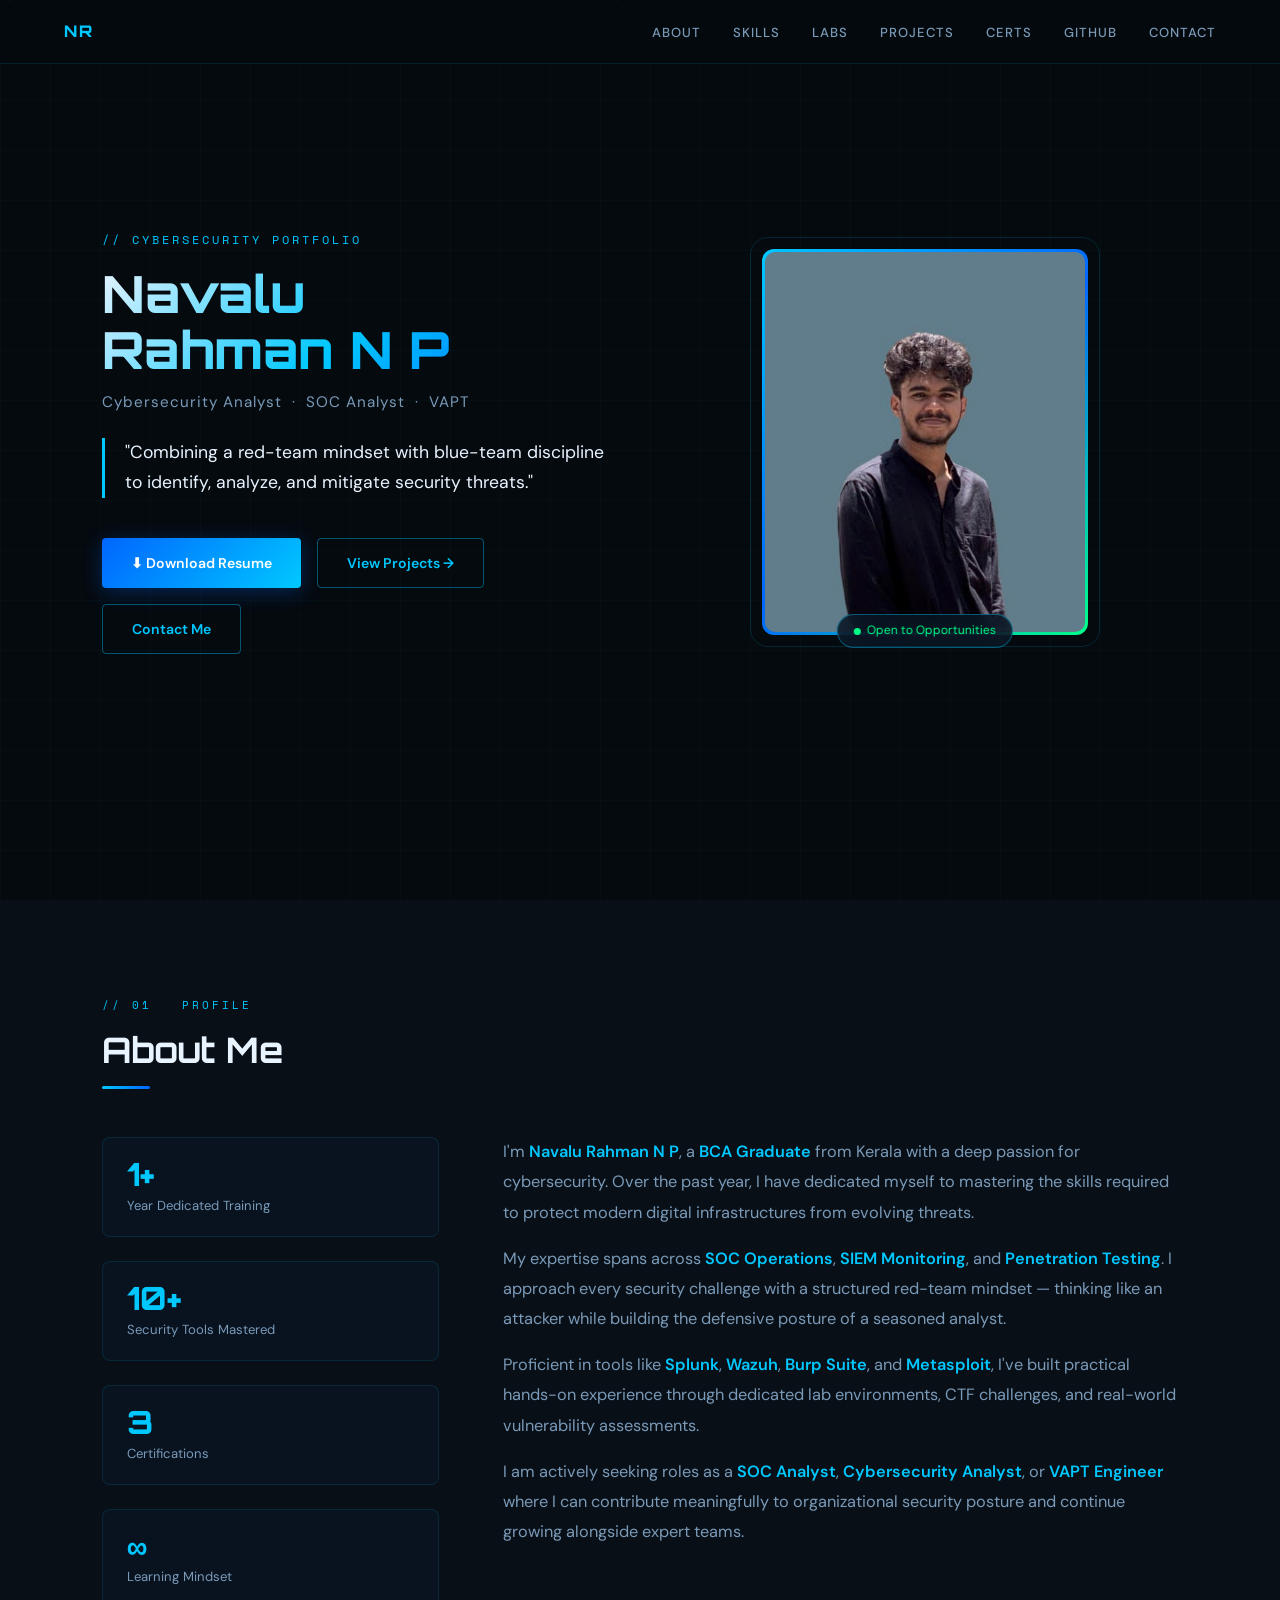
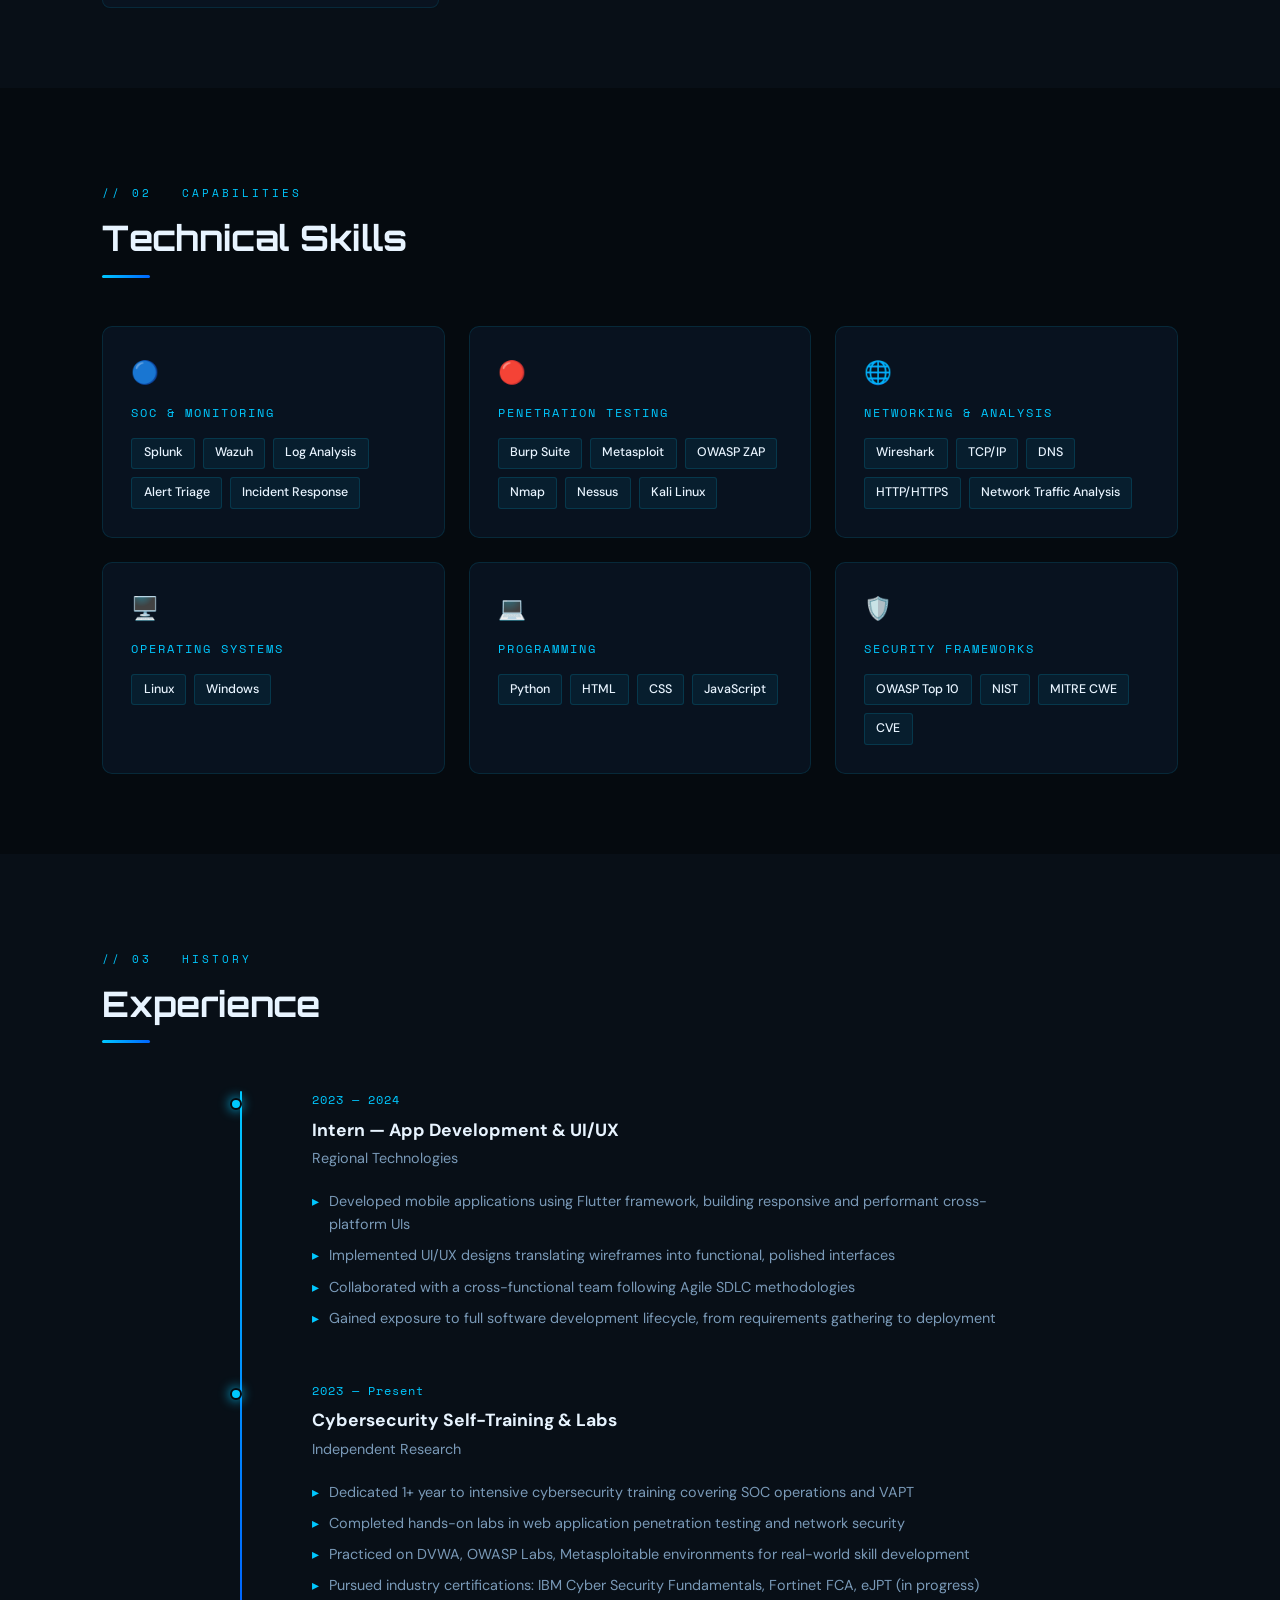
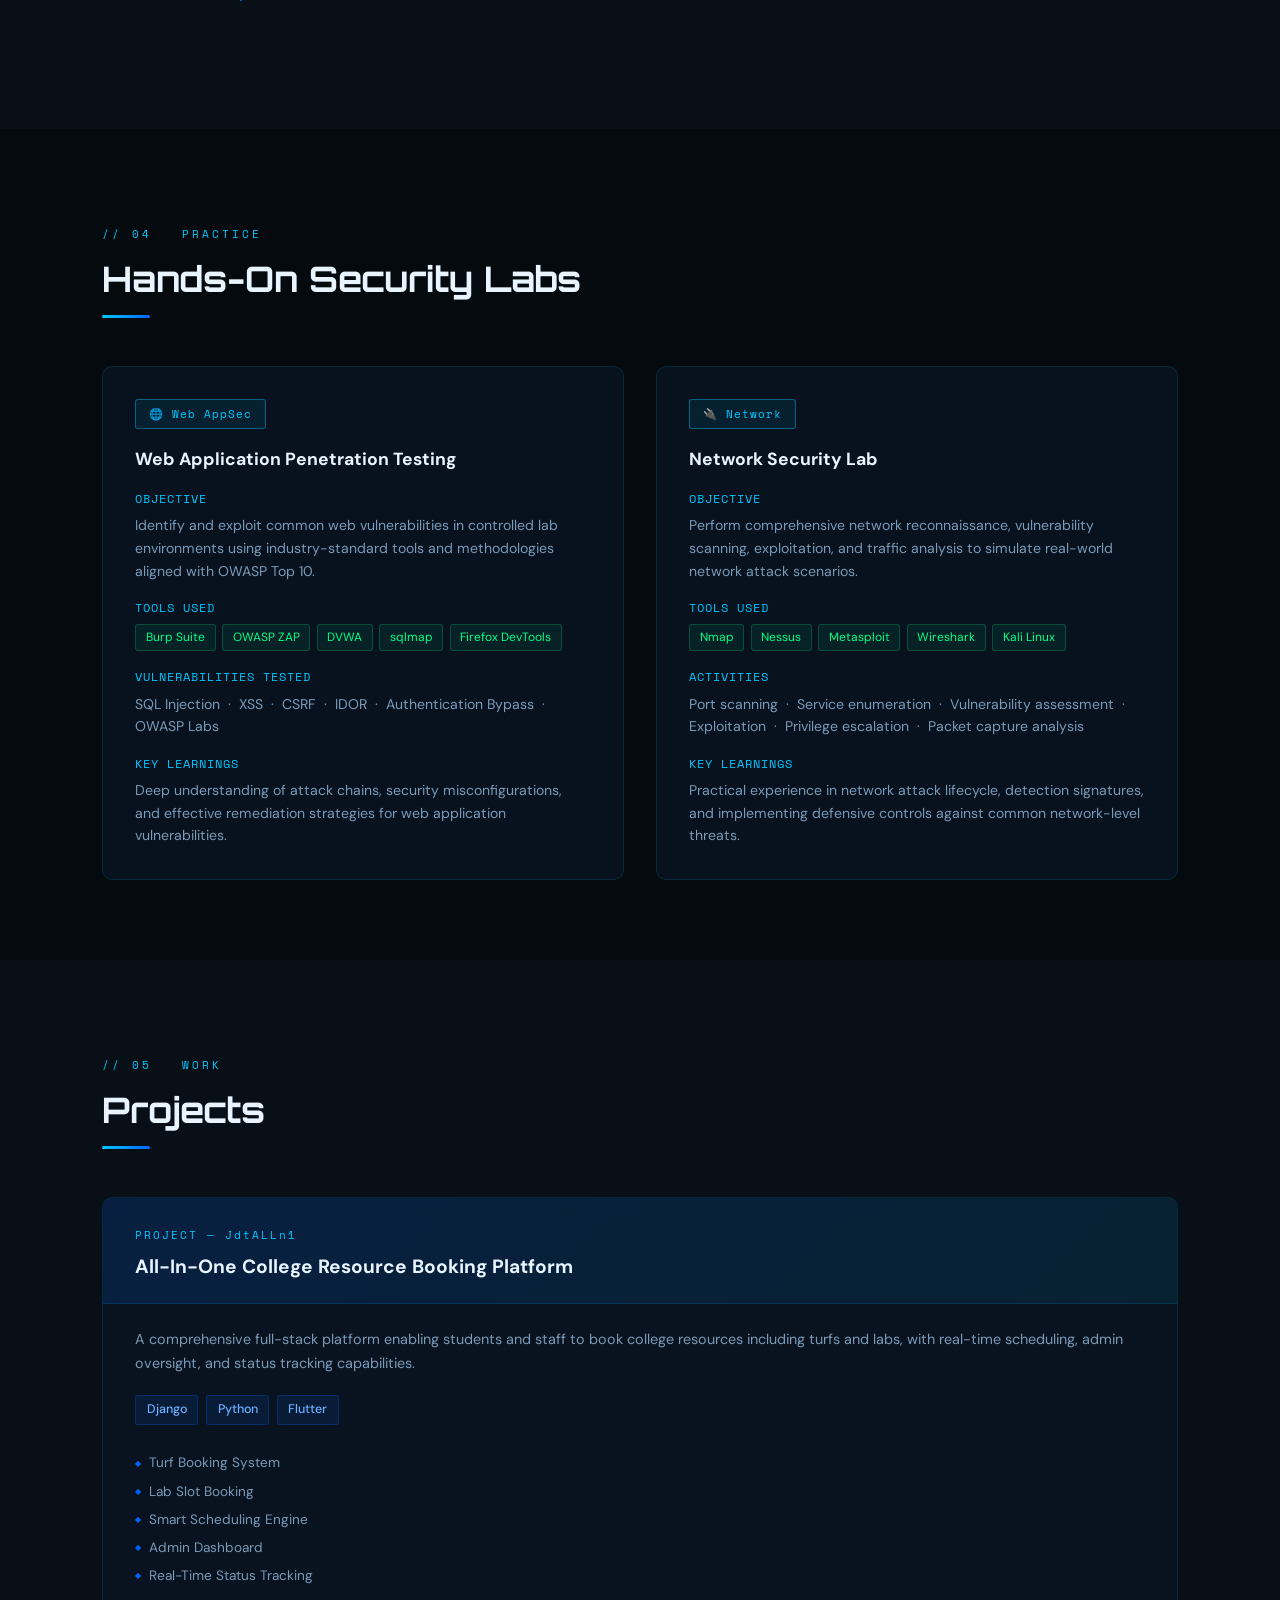
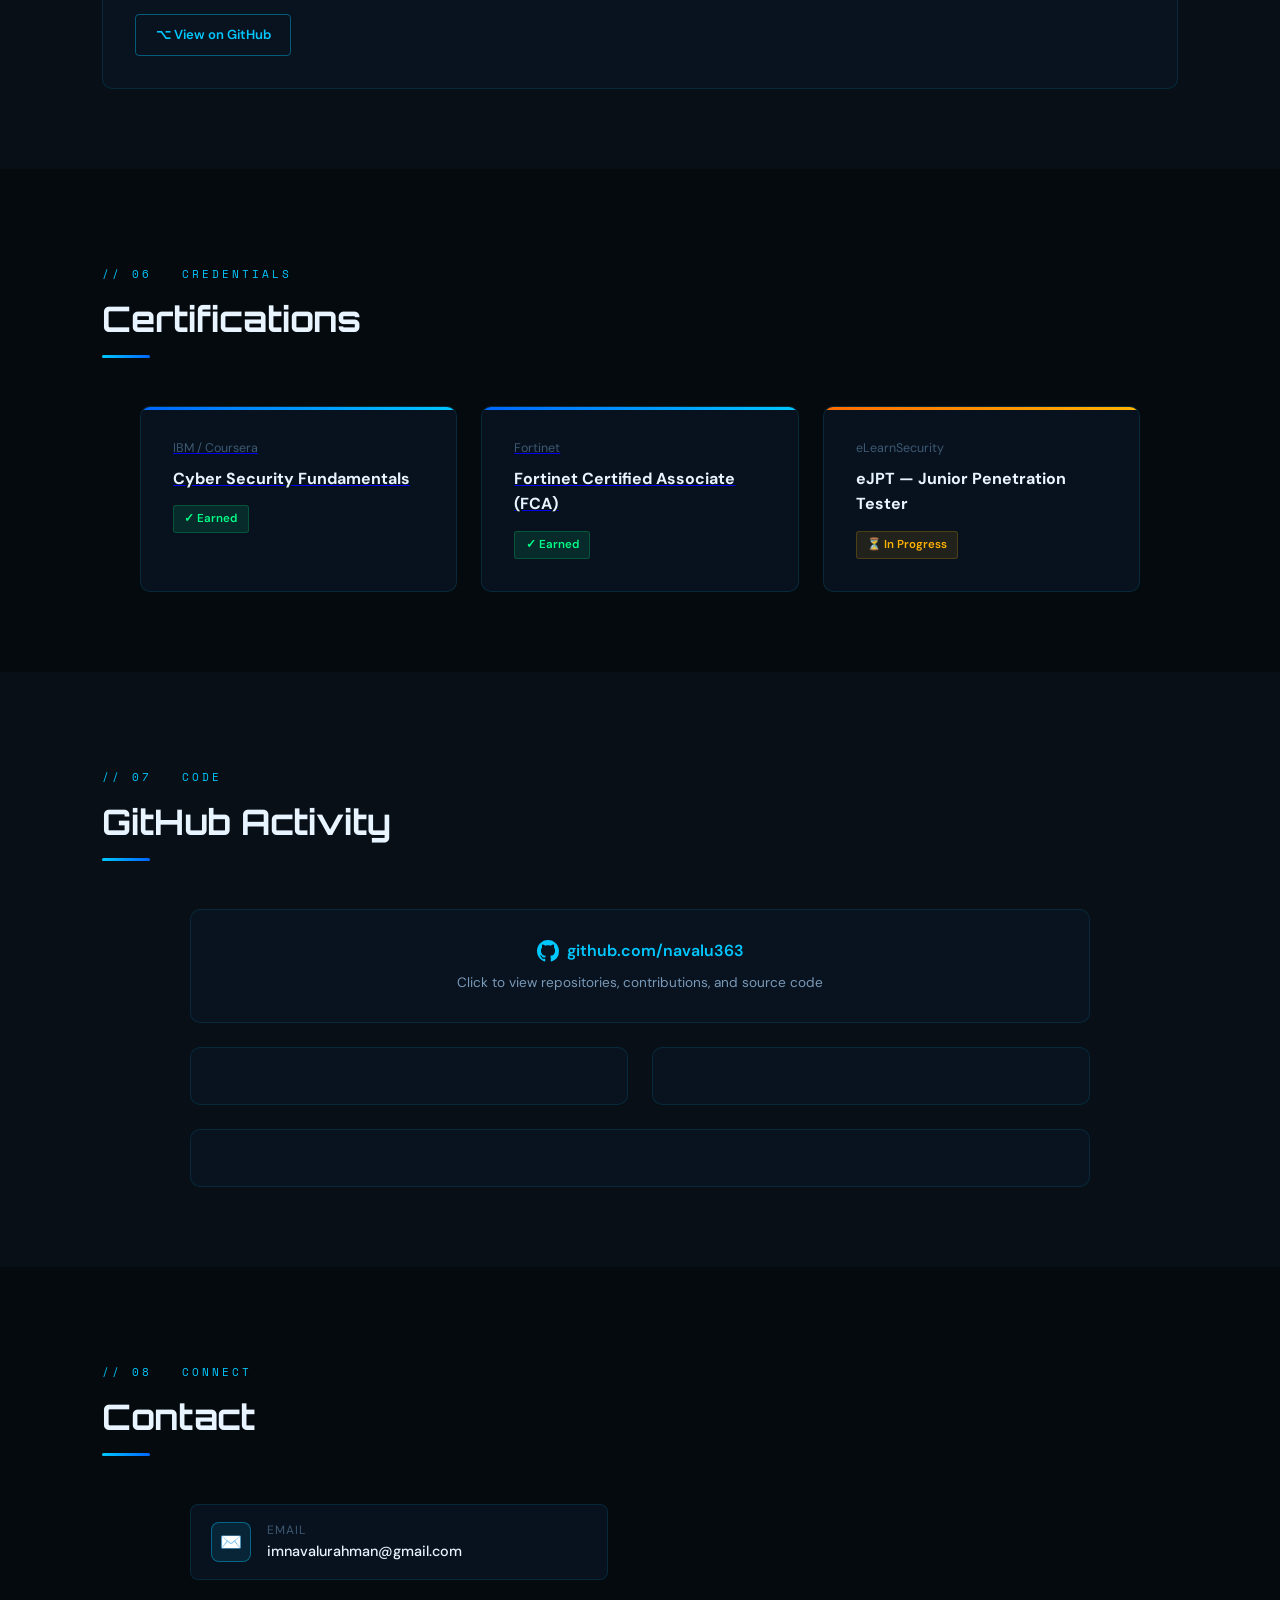
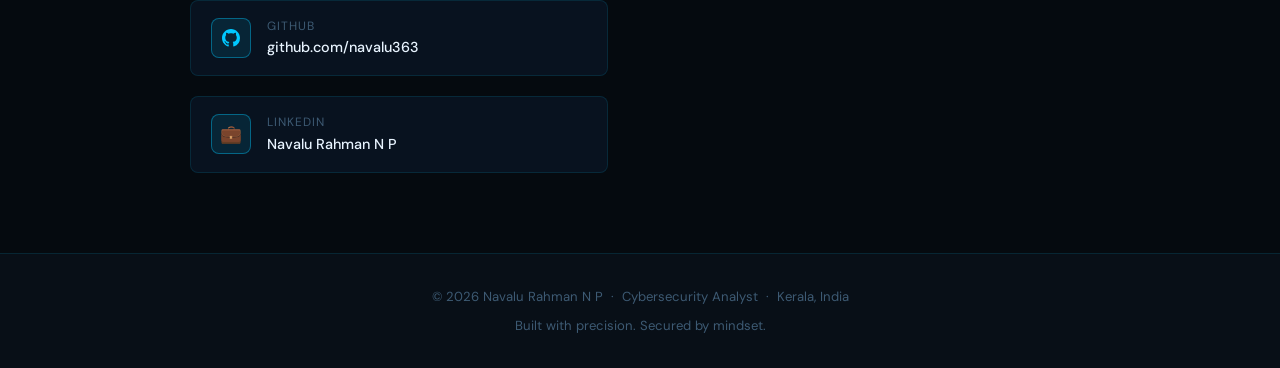
==== index.html @ 59146e6d "Initial cybersecurity portfolio" ====
<!DOCTYPE html>
<html lang="en">
<head>
<meta charset="UTF-8">
<meta name="viewport" content="width=device-width, initial-scale=1.0">
<title>Navalu Rahman N P | Cybersecurity Analyst | SOC Analyst | VAPT</title>
<meta name="description" content="Navalu Rahman N P - Cybersecurity Analyst specializing in SOC Operations, Threat Detection, VAPT, and Incident Response.">
<meta name="keywords" content="Cybersecurity Analyst, SOC Analyst, VAPT Engineer, Penetration Testing, Incident Response, Splunk, Wazuh">
<meta property="og:title" content="Navalu Rahman N P | Cybersecurity Analyst">
<meta property="og:description" content="Combining a red-team mindset with blue-team discipline to identify, analyze, and mitigate security threats.">
<meta property="og:type" content="website">
<link rel="preconnect" href="https://fonts.googleapis.com">
<link href="https://fonts.googleapis.com/css2?family=Space+Mono:wght@400;700&family=DM+Sans:wght@300;400;500;600;700&family=Orbitron:wght@400;600;800&display=swap" rel="stylesheet">
<link rel="stylesheet" href="styles.css">
</head>
<body>

<!-- Particles -->
<div class="particles" id="particles"></div>

<!-- NAV -->
<nav>
  <a href="#hero" class="nav-logo">NR</a>
  <ul class="nav-links">
    <li><a href="#about">About</a></li>
    <li><a href="#skills">Skills</a></li>
    <li><a href="#labs">Labs</a></li>
    <li><a href="#projects">Projects</a></li>
    <li><a href="#certifications">Certs</a></li>
    <li><a href="#github">GitHub</a></li>
    <li><a href="#contact">Contact</a></li>
  </ul>
</nav>

<!-- HERO -->
<section id="hero">
  <div class="hero-content">
    <div class="hero-left">
      <div class="hero-eyebrow">// Cybersecurity Portfolio</div>
      <h1 class="hero-name">Navalu<br>Rahman N P</h1>
      <div class="hero-title">Cybersecurity Analyst &nbsp;·&nbsp; SOC Analyst &nbsp;·&nbsp; VAPT</div>
      <p class="hero-tagline">"Combining a red-team mindset with blue-team discipline to identify, analyze, and mitigate security threats."</p>
      <div class="hero-ctas">
        <a href="assets/Navalu_Rahman_Resume.pdf"
            download="Navalu_Rahman_Resume.pdf"class="btn-primary">
              ⬇ Download Resume
        </a>
        <a href="#projects" class="btn-outline">View Projects →</a>
        <a href="#contact" class="btn-outline">Contact Me</a>
      </div>
    </div>
    <div class="hero-photo-wrap">
      <div class="hero-photo-frame">
        <img src="[data-uri]" alt="Navalu Rahman N P" loading="eager">
        <div class="status-badge">
          <span class="status-dot"></span>
          Open to Opportunities
        </div>
      </div>
    </div>
  </div>
</section>

<!-- ABOUT -->
<section id="about">
  <div class="section-label">// 01 &nbsp; Profile</div>
  <h2 class="section-title">About Me</h2>
  <div class="section-divider"></div>
  <div class="about-grid">
    <div class="about-stats">
      <div class="stat-card">
        <div class="stat-num">1+</div>
        <div class="stat-label">Year Dedicated Training</div>
      </div>
      <div class="stat-card">
        <div class="stat-num">10+</div>
        <div class="stat-label">Security Tools Mastered</div>
      </div>
      <div class="stat-card">
        <div class="stat-num">3</div>
        <div class="stat-label">Certifications</div>
      </div>
      <div class="stat-card">
        <div class="stat-num">∞</div>
        <div class="stat-label">Learning Mindset</div>
      </div>
    </div>
    <div class="about-text">
      <p>I'm <span class="highlight">Navalu Rahman N P</span>, a <span class="highlight">BCA Graduate</span> from Kerala with a deep passion for cybersecurity. Over the past year, I have dedicated myself to mastering the skills required to protect modern digital infrastructures from evolving threats.</p>
      <p>My expertise spans across <span class="highlight">SOC Operations</span>, <span class="highlight">SIEM Monitoring</span>, and <span class="highlight">Penetration Testing</span>. I approach every security challenge with a structured red-team mindset — thinking like an attacker while building the defensive posture of a seasoned analyst.</p>
      <p>Proficient in tools like <span class="highlight">Splunk</span>, <span class="highlight">Wazuh</span>, <span class="highlight">Burp Suite</span>, and <span class="highlight">Metasploit</span>, I've built practical hands-on experience through dedicated lab environments, CTF challenges, and real-world vulnerability assessments.</p>
      <p>I am actively seeking roles as a <span class="highlight">SOC Analyst</span>, <span class="highlight">Cybersecurity Analyst</span>, or <span class="highlight">VAPT Engineer</span> where I can contribute meaningfully to organizational security posture and continue growing alongside expert teams.</p>
    </div>
  </div>
</section>

<!-- SKILLS -->
<section id="skills">
  <div class="section-label">// 02 &nbsp; Capabilities</div>
  <h2 class="section-title">Technical Skills</h2>
  <div class="section-divider"></div>
  <div class="skills-grid">
    <div class="skill-category">
      <div class="skill-cat-icon">🔵</div>
      <div class="skill-cat-name">SOC & Monitoring</div>
      <div class="skill-tags">
        <span class="skill-tag">Splunk</span>
        <span class="skill-tag">Wazuh</span>
        <span class="skill-tag">Log Analysis</span>
        <span class="skill-tag">Alert Triage</span>
        <span class="skill-tag">Incident Response</span>
      </div>
    </div>
    <div class="skill-category">
      <div class="skill-cat-icon">🔴</div>
      <div class="skill-cat-name">Penetration Testing</div>
      <div class="skill-tags">
        <span class="skill-tag">Burp Suite</span>
        <span class="skill-tag">Metasploit</span>
        <span class="skill-tag">OWASP ZAP</span>
        <span class="skill-tag">Nmap</span>
        <span class="skill-tag">Nessus</span>
        <span class="skill-tag">Kali Linux</span>
      </div>
    </div>
    <div class="skill-category">
      <div class="skill-cat-icon">🌐</div>
      <div class="skill-cat-name">Networking & Analysis</div>
      <div class="skill-tags">
        <span class="skill-tag">Wireshark</span>
        <span class="skill-tag">TCP/IP</span>
        <span class="skill-tag">DNS</span>
        <span class="skill-tag">HTTP/HTTPS</span>
        <span class="skill-tag">Network Traffic Analysis</span>
      </div>
    </div>
    <div class="skill-category">
      <div class="skill-cat-icon">🖥️</div>
      <div class="skill-cat-name">Operating Systems</div>
      <div class="skill-tags">
        <span class="skill-tag">Linux</span>
        <span class="skill-tag">Windows</span>
      </div>
    </div>
    <div class="skill-category">
      <div class="skill-cat-icon">💻</div>
      <div class="skill-cat-name">Programming</div>
      <div class="skill-tags">
        <span class="skill-tag">Python</span>
        <span class="skill-tag">HTML</span>
        <span class="skill-tag">CSS</span>
        <span class="skill-tag">JavaScript</span>
      </div>
    </div>
    <div class="skill-category">
      <div class="skill-cat-icon">🛡️</div>
      <div class="skill-cat-name">Security Frameworks</div>
      <div class="skill-tags">
        <span class="skill-tag">OWASP Top 10</span>
        <span class="skill-tag">NIST</span>
        <span class="skill-tag">MITRE CWE</span>
        <span class="skill-tag">CVE</span>
      </div>
    </div>
  </div>
</section>

<!-- EXPERIENCE -->
<section id="experience">
  <div class="section-label">// 03 &nbsp; History</div>
  <h2 class="section-title">Experience</h2>
  <div class="section-divider"></div>
  <div class="timeline">
    <div class="timeline-item">
      <div class="timeline-period">2023 — 2024</div>
      <div class="timeline-role">Intern — App Development & UI/UX</div>
      <div class="timeline-company">Regional Technologies</div>
      <ul class="timeline-points">
        <li>Developed mobile applications using Flutter framework, building responsive and performant cross-platform UIs</li>
        <li>Implemented UI/UX designs translating wireframes into functional, polished interfaces</li>
        <li>Collaborated with a cross-functional team following Agile SDLC methodologies</li>
        <li>Gained exposure to full software development lifecycle, from requirements gathering to deployment</li>
      </ul>
    </div>
    <div class="timeline-item">
      <div class="timeline-period">2023 — Present</div>
      <div class="timeline-role">Cybersecurity Self-Training & Labs</div>
      <div class="timeline-company">Independent Research</div>
      <ul class="timeline-points">
        <li>Dedicated 1+ year to intensive cybersecurity training covering SOC operations and VAPT</li>
        <li>Completed hands-on labs in web application penetration testing and network security</li>
        <li>Practiced on DVWA, OWASP Labs, Metasploitable environments for real-world skill development</li>
        <li>Pursued industry certifications: IBM Cyber Security Fundamentals, Fortinet FCA, eJPT (in progress)</li>
      </ul>
    </div>
  </div>
</section>

<!-- LABS -->
<section id="labs">
  <div class="section-label">// 04 &nbsp; Practice</div>
  <h2 class="section-title">Hands-On Security Labs</h2>
  <div class="section-divider"></div>
  <div class="labs-grid">
    <div class="lab-card">
      <div class="lab-badge">🌐 Web AppSec</div>
      <div class="lab-title">Web Application Penetration Testing</div>
      <div class="lab-section-label">Objective</div>
      <div class="lab-content">Identify and exploit common web vulnerabilities in controlled lab environments using industry-standard tools and methodologies aligned with OWASP Top 10.</div>
      <div class="lab-section-label">Tools Used</div>
      <div class="lab-tools">
        <span class="lab-tool">Burp Suite</span>
        <span class="lab-tool">OWASP ZAP</span>
        <span class="lab-tool">DVWA</span>
        <span class="lab-tool">sqlmap</span>
        <span class="lab-tool">Firefox DevTools</span>
      </div>
      <div class="lab-section-label">Vulnerabilities Tested</div>
      <div class="lab-content">SQL Injection &nbsp;·&nbsp; XSS &nbsp;·&nbsp; CSRF &nbsp;·&nbsp; IDOR &nbsp;·&nbsp; Authentication Bypass &nbsp;·&nbsp; OWASP Labs</div>
      <div class="lab-section-label">Key Learnings</div>
      <div class="lab-content">Deep understanding of attack chains, security misconfigurations, and effective remediation strategies for web application vulnerabilities.</div>
    </div>
    <div class="lab-card">
      <div class="lab-badge">🔌 Network</div>
      <div class="lab-title">Network Security Lab</div>
      <div class="lab-section-label">Objective</div>
      <div class="lab-content">Perform comprehensive network reconnaissance, vulnerability scanning, exploitation, and traffic analysis to simulate real-world network attack scenarios.</div>
      <div class="lab-section-label">Tools Used</div>
      <div class="lab-tools">
        <span class="lab-tool">Nmap</span>
        <span class="lab-tool">Nessus</span>
        <span class="lab-tool">Metasploit</span>
        <span class="lab-tool">Wireshark</span>
        <span class="lab-tool">Kali Linux</span>
      </div>
      <div class="lab-section-label">Activities</div>
      <div class="lab-content">Port scanning &nbsp;·&nbsp; Service enumeration &nbsp;·&nbsp; Vulnerability assessment &nbsp;·&nbsp; Exploitation &nbsp;·&nbsp; Privilege escalation &nbsp;·&nbsp; Packet capture analysis</div>
      <div class="lab-section-label">Key Learnings</div>
      <div class="lab-content">Practical experience in network attack lifecycle, detection signatures, and implementing defensive controls against common network-level threats.</div>
    </div>
  </div>
</section>

<!-- PROJECTS -->
<section id="projects">
  <div class="section-label">// 05 &nbsp; Work</div>
  <h2 class="section-title">Projects</h2>
  <div class="section-divider"></div>
  <div class="projects-grid">
    <div class="project-card">
      <div class="project-header">
        <div class="project-id">PROJECT — JdtALLn1</div>
        <div class="project-name">All-In-One College Resource Booking Platform</div>
      </div>
      <div class="project-body">
        <p class="project-desc">A comprehensive full-stack platform enabling students and staff to book college resources including turfs and labs, with real-time scheduling, admin oversight, and status tracking capabilities.</p>
        <div class="project-stack">
          <span class="stack-tag">Django</span>
          <span class="stack-tag">Python</span>
          <span class="stack-tag">Flutter</span>
        </div>
        <ul class="project-features">
          <li>Turf Booking System</li>
          <li>Lab Slot Booking</li>
          <li>Smart Scheduling Engine</li>
          <li>Admin Dashboard</li>
          <li>Real-Time Status Tracking</li>
        </ul>
        <a href="https://github.com/navalu363" target="_blank" class="btn-outline" style="font-size:0.82rem; padding: 0.6rem 1.2rem;">
          ⌥ View on GitHub
        </a>
      </div>
    </div>
  </div>
</section>

<!-- CERTIFICATIONS -->
<section id="certifications">
  <div class="section-label">// 06 &nbsp; Credentials</div>
  <h2 class="section-title">Certifications</h2>
  <div class="section-divider"></div>
  <div class="certs-grid">
    <div class="cert-card">
      <a href="certificates/cyber-security-fundamentals.html" class="cert-link">
        <div class="cert-issuer">IBM / Coursera</div>
        <div class="cert-name">Cyber Security Fundamentals</div>
        <div class="cert-badge earned">✓ Earned</div>
      </a>
    </div>
    <div class="cert-card">
      <a href="certificates/fca.html" class="cert-link">
        <div class="cert-issuer">Fortinet</div>
        <div class="cert-name">Fortinet Certified Associate (FCA)</div>
        <div class="cert-badge earned">✓ Earned</div>
      </a>
    </div>
    <div class="cert-card cert-in-progress">
      <div class="cert-issuer">eLearnSecurity</div>
      <div class="cert-name">eJPT — Junior Penetration Tester</div>
      <div class="cert-badge progress">⏳ In Progress</div>
    </div>
  </div>
</section>

<!-- GITHUB -->
<section id="github">
  <div class="section-label">// 07 &nbsp; Code</div>
  <h2 class="section-title">GitHub Activity</h2>
  <div class="section-divider"></div>
  <div class="github-stats">
    <div class="gh-card gh-card-full">
      <a href="https://github.com/navalu363" target="_blank" class="gh-link">
        <svg width="22" height="22" viewBox="0 0 24 24" fill="currentColor"><path d="M12 0C5.37 0 0 5.37 0 12c0 5.31 3.435 9.795 8.205 11.385.6.105.825-.255.825-.57 0-.285-.015-1.23-.015-2.235-3.015.555-3.795-.735-4.035-1.41-.135-.345-.72-1.41-1.23-1.695-.42-.225-1.02-.78-.015-.795.945-.015 1.62.87 1.845 1.23 1.08 1.815 2.805 1.305 3.495.99.105-.78.42-1.305.765-1.605-2.67-.3-5.46-1.335-5.46-5.925 0-1.305.465-2.385 1.23-3.225-.12-.3-.54-1.53.12-3.18 0 0 1.005-.315 3.3 1.23.96-.27 1.98-.405 3-.405s2.04.135 3 .405c2.295-1.56 3.3-1.23 3.3-1.23.66 1.65.24 2.88.12 3.18.765.84 1.23 1.905 1.23 3.225 0 4.605-2.805 5.625-5.475 5.925.435.375.81 1.095.81 2.22 0 1.605-.015 2.895-.015 3.3 0 .315.225.69.825.57A12.02 12.02 0 0 0 24 12c0-6.63-5.37-12-12-12z"/></svg>
        github.com/navalu363
      </a>
      <div class="gh-meta">Click to view repositories, contributions, and source code</div>
    </div>
    <div class="gh-card">
      <img class="gh-img" src="https://github-readme-stats.vercel.app/api?username=navalu363&show_icons=true&theme=dark&bg_color=080f17&border_color=00c8ff20&title_color=00c8ff&text_color=7a9ab8&icon_color=0066ff&hide_border=false" alt="GitHub Stats" onerror="this.style.display='none'">
    </div>
    <div class="gh-card">
      <img class="gh-img" src="https://github-readme-stats.vercel.app/api/top-langs/?username=navalu363&layout=compact&theme=dark&bg_color=080f17&border_color=00c8ff20&title_color=00c8ff&text_color=7a9ab8" alt="Top Languages" onerror="this.style.display='none'">
    </div>
    <div class="gh-card gh-card-full">
      <img class="gh-img" src="https://github-readme-activity-graph.vercel.app/graph?username=navalu363&bg_color=080f17&color=7a9ab8&line=0066ff&point=00c8ff&area=true&hide_border=true" alt="Contribution Graph" onerror="this.style.display='none'">
    </div>
  </div>
</section>

<!-- CONTACT -->
<section id="contact">
  <div class="section-label">// 08 &nbsp; Connect</div>
  <h2 class="section-title">Contact</h2>
  <div class="section-divider"></div>
  <div class="contact-wrap">
    <div class="contact-info">
      <a href="mailto:imnavalurahman@gmail.com" class="contact-item">
        <div class="contact-icon">✉️</div>
        <div>
          <div class="contact-label">Email</div>
          <div class="contact-value">imnavalurahman@gmail.com</div>
        </div>
      </a>
      <a href="https://github.com/navalu363" target="_blank" class="contact-item">
        <div class="contact-icon">
          <svg width="18" height="18" viewBox="0 0 24 24" fill="#00c8ff"><path d="M12 0C5.37 0 0 5.37 0 12c0 5.31 3.435 9.795 8.205 11.385.6.105.825-.255.825-.57 0-.285-.015-1.23-.015-2.235-3.015.555-3.795-.735-4.035-1.41-.135-.345-.72-1.41-1.23-1.695-.42-.225-1.02-.78-.015-.795.945-.015 1.62.87 1.845 1.23 1.08 1.815 2.805 1.305 3.495.99.105-.78.42-1.305.765-1.605-2.67-.3-5.46-1.335-5.46-5.925 0-1.305.465-2.385 1.23-3.225-.12-.3-.54-1.53.12-3.18 0 0 1.005-.315 3.3 1.23.96-.27 1.98-.405 3-.405s2.04.135 3 .405c2.295-1.56 3.3-1.23 3.3-1.23.66 1.65.24 2.88.12 3.18.765.84 1.23 1.905 1.23 3.225 0 4.605-2.805 5.625-5.475 5.925.435.375.81 1.095.81 2.22 0 1.605-.015 2.895-.015 3.3 0 .315.225.69.825.57A12.02 12.02 0 0 0 24 12c0-6.63-5.37-12-12-12z"/></svg>
        </div>
        <div>
          <div class="contact-label">GitHub</div>
          <div class="contact-value">github.com/navalu363</div>
        </div>
      </a>
      <a href="https://linkedin.com/in/navalu-rahman-np" target="_blank" class="contact-item">
        <div class="contact-icon">💼</div>
        <div>
          <div class="contact-label">LinkedIn</div>
          <div class="contact-value">Navalu Rahman N P</div>
        </div>
      </a>
    </div>
  
  </div>
</section>

<!-- FOOTER -->
<footer>
  <p>© 2026 Navalu Rahman N P &nbsp;·&nbsp; Cybersecurity Analyst &nbsp;·&nbsp; Kerala, India</p>
  <p style="margin-top:0.5rem; color: var(--text-muted);">Built with precision. Secured by mindset.</p>
</footer>

<script>
  // Particles
  const container = document.getElementById('particles');
  for (let i = 0; i < 25; i++) {
    const p = document.createElement('div');
    p.className = 'particle';
    p.style.left = Math.random() * 100 + 'vw';
    p.style.animationDuration = (8 + Math.random() * 15) + 's';
    p.style.animationDelay = (Math.random() * 15) + 's';
    p.style.opacity = Math.random() * 0.5;
    container.appendChild(p);
  }

  // Scroll reveal
  const observer = new IntersectionObserver((entries) => {
    entries.forEach(e => {
      if (e.isIntersecting) {
        e.target.style.opacity = '1';
        e.target.style.transform = 'translateY(0)';
      }
    });
  }, { threshold: 0.1 });

  document.querySelectorAll('.skill-category, .lab-card, .project-card, .cert-card, .timeline-item, .stat-card, .gh-card').forEach(el => {
    el.style.opacity = '0';
    el.style.transform = 'translateY(24px)';
    el.style.transition = 'opacity 0.6s ease, transform 0.6s ease';
    observer.observe(el);
  });

  // Contact form
  function handleContact(e) {
    e.preventDefault();
    const btn = document.getElementById('cf-btn');
    btn.textContent = '✓ Message Sent!';
    btn.style.background = 'linear-gradient(135deg, #00b860, #00ff88)';
    setTimeout(() => {
      btn.textContent = 'Send Message →';
      btn.style.background = '';
      document.getElementById('cf-name').value = '';
      document.getElementById('cf-email').value = '';
      document.getElementById('cf-msg').value = '';
    }, 3000);
  }
</script>
</body>
</html>
---- styles.css ----
:root {
    --bg-primary: #050a0f;
    --bg-secondary: #080f17;
    --bg-card: rgba(10,20,35,0.85);
    --accent: #00c8ff;
    --accent2: #0066ff;
    --accent3: #00ff88;
    --text-primary: #e8f4ff;
    --text-secondary: #7a9ab8;
    --text-muted: #3d5a73;
    --border: rgba(0,200,255,0.12);
    --border-active: rgba(0,200,255,0.4);
    --glow: 0 0 20px rgba(0,200,255,0.15);
    --glow-strong: 0 0 40px rgba(0,200,255,0.3);
  }
  *, *::before, *::after { box-sizing: border-box; margin: 0; padding: 0; }
  html { scroll-behavior: smooth; }
  body {
    background: var(--bg-primary);
    color: var(--text-primary);
    font-family: 'DM Sans', sans-serif;
    overflow-x: hidden;
    line-height: 1.6;
  }
  /* Animated grid background */
  body::before {
    content: '';
    position: fixed;
    inset: 0;
    background-image: 
      linear-gradient(rgba(0,200,255,0.03) 1px, transparent 1px),
      linear-gradient(90deg, rgba(0,200,255,0.03) 1px, transparent 1px);
    background-size: 50px 50px;
    pointer-events: none;
    z-index: 0;
  }
  /* NAV */
  nav {
    position: fixed;
    top: 0; left: 0; right: 0;
    z-index: 1000;
    backdrop-filter: blur(20px);
    background: rgba(5,10,15,0.85);
    border-bottom: 1px solid var(--border);
    padding: 0 5%;
    height: 64px;
    display: flex;
    align-items: center;
    justify-content: space-between;
  }
  .nav-logo {
    font-family: 'Orbitron', monospace;
    font-size: 1rem;
    font-weight: 800;
    color: var(--accent);
    letter-spacing: 2px;
    text-decoration: none;
  }
  .nav-links {
    display: flex;
    gap: 2rem;
    list-style: none;
  }
  .nav-links a {
    color: var(--text-secondary);
    text-decoration: none;
    font-size: 0.82rem;
    letter-spacing: 1px;
    font-weight: 500;
    text-transform: uppercase;
    transition: color 0.2s;
  }
  .nav-links a:hover { color: var(--accent); }
  /* SECTIONS */
  section { position: relative; z-index: 1; padding: 6rem 8% 5rem; }
  /* HERO */
  #hero {
    min-height: 100vh;
    display: flex;
    align-items: center;
    padding-top: 64px;
    overflow: hidden;
  }
  .hero-content {
    max-width: 1200px;
    margin: 0 auto;
    display: grid;
    grid-template-columns: 1fr 1fr;
    gap: 4rem;
    align-items: center;
    width: 100%;
  }
  .hero-eyebrow {
    font-family: 'Space Mono', monospace;
    font-size: 0.75rem;
    color: var(--accent);
    letter-spacing: 3px;
    text-transform: uppercase;
    margin-bottom: 1rem;
    opacity: 0;
    animation: fadeUp 0.8s 0.2s forwards;
  }
  .hero-name {
    font-family: 'Orbitron', monospace;
    font-size: clamp(2rem, 4vw, 3.5rem);
    font-weight: 800;
    line-height: 1.1;
    background: linear-gradient(135deg, #e8f4ff 0%, var(--accent) 50%, var(--accent2) 100%);
    -webkit-background-clip: text;
    -webkit-text-fill-color: transparent;
    background-clip: text;
    margin-bottom: 0.75rem;
    opacity: 0;
    animation: fadeUp 0.8s 0.4s forwards;
  }
  .hero-title {
    font-size: 0.95rem;
    color: var(--text-secondary);
    letter-spacing: 1px;
    margin-bottom: 1.5rem;
    font-weight: 400;
    opacity: 0;
    animation: fadeUp 0.8s 0.6s forwards;
  }
  .hero-tagline {
    font-size: 1.1rem;
    color: var(--text-primary);
    line-height: 1.7;
    max-width: 520px;
    margin-bottom: 2.5rem;
    border-left: 3px solid var(--accent);
    padding-left: 1.25rem;
    opacity: 0;
    animation: fadeUp 0.8s 0.8s forwards;
  }
  .hero-ctas {
    display: flex;
    gap: 1rem;
    flex-wrap: wrap;
    opacity: 0;
    animation: fadeUp 0.8s 1s forwards;
  }
  .btn-primary {
    background: linear-gradient(135deg, var(--accent2), var(--accent));
    color: #fff;
    border: none;
    padding: 0.8rem 1.8rem;
    border-radius: 4px;
    font-family: 'DM Sans', sans-serif;
    font-size: 0.88rem;
    font-weight: 600;
    cursor: pointer;
    text-decoration: none;
    display: inline-flex;
    align-items: center;
    gap: 0.5rem;
    transition: transform 0.2s, box-shadow 0.2s;
    box-shadow: 0 4px 20px rgba(0,102,255,0.3);
  }
  .btn-primary:hover { transform: translateY(-2px); box-shadow: 0 8px 30px rgba(0,200,255,0.4); }
  .btn-outline {
    background: transparent;
    color: var(--accent);
    border: 1px solid var(--border-active);
    padding: 0.8rem 1.8rem;
    border-radius: 4px;
    font-family: 'DM Sans', sans-serif;
    font-size: 0.88rem;
    font-weight: 600;
    cursor: pointer;
    text-decoration: none;
    display: inline-flex;
    align-items: center;
    gap: 0.5rem;
    transition: all 0.2s;
  }
  .btn-outline:hover { background: rgba(0,200,255,0.08); border-color: var(--accent); }
  /* Photo */
  .hero-photo-wrap {
    display: flex;
    justify-content: center;
    align-items: center;
    opacity: 0;
    animation: fadeIn 1s 0.5s forwards;
  }
  .hero-photo-frame {
    position: relative;
    width: 320px;
    height: 380px;
  }
  .hero-photo-frame::before {
    content: '';
    position: absolute;
    inset: -3px;
    background: linear-gradient(135deg, var(--accent), var(--accent2), var(--accent3));
    border-radius: 12px;
    z-index: -1;
    animation: rotateBorder 4s linear infinite;
  }
  .hero-photo-frame::after {
    content: '';
    position: absolute;
    inset: -15px;
    border: 1px solid rgba(0,200,255,0.15);
    border-radius: 18px;
    animation: pulse 2s ease-in-out infinite;
  }
  .hero-photo-frame img {
    width: 100%;
    height: 100%;
    object-fit: cover;
    border-radius: 10px;
    display: block;
    filter: contrast(1.05) saturate(0.9);
  }
  .status-badge {
    position: absolute;
    bottom: -16px;
    left: 50%;
    transform: translateX(-50%);
    background: var(--bg-card);
    border: 1px solid var(--border-active);
    border-radius: 20px;
    padding: 0.4rem 1rem;
    font-size: 0.75rem;
    color: var(--accent3);
    display: flex;
    align-items: center;
    gap: 0.4rem;
    white-space: nowrap;
    backdrop-filter: blur(10px);
  }
  .status-dot {
    width: 7px; height: 7px;
    background: var(--accent3);
    border-radius: 50%;
    animation: blink 1.5s ease-in-out infinite;
  }
  /* SECTION HEADERS */
  .section-label {
    font-family: 'Space Mono', monospace;
    font-size: 0.7rem;
    color: var(--accent);
    letter-spacing: 3px;
    text-transform: uppercase;
    margin-bottom: 0.5rem;
  }
  .section-title {
    font-family: 'Orbitron', monospace;
    font-size: clamp(1.5rem, 3vw, 2.2rem);
    font-weight: 700;
    margin-bottom: 0.5rem;
    color: var(--text-primary);
  }
  .section-divider {
    width: 48px;
    height: 3px;
    background: linear-gradient(90deg, var(--accent), var(--accent2));
    margin-bottom: 3rem;
    border-radius: 2px;
  }
  /* ABOUT */
  #about { background: var(--bg-secondary); }
  .about-grid {
    display: grid;
    grid-template-columns: 1fr 2fr;
    gap: 4rem;
    align-items: start;
    max-width: 1100px;
    margin: 0 auto;
  }
  .about-stats {
    display: flex;
    flex-direction: column;
    gap: 1.5rem;
  }
  .stat-card {
    background: var(--bg-card);
    border: 1px solid var(--border);
    border-radius: 8px;
    padding: 1.25rem 1.5rem;
    backdrop-filter: blur(10px);
    transition: border-color 0.2s, box-shadow 0.2s;
  }
  .stat-card:hover { border-color: var(--border-active); box-shadow: var(--glow); }
  .stat-num {
    font-family: 'Orbitron', monospace;
    font-size: 2rem;
    font-weight: 800;
    color: var(--accent);
    line-height: 1;
  }
  .stat-label { font-size: 0.82rem; color: var(--text-secondary); margin-top: 0.3rem; }
  .about-text { font-size: 1.02rem; color: var(--text-secondary); line-height: 1.85; }
  .about-text p { margin-bottom: 1rem; }
  .highlight { color: var(--accent); font-weight: 600; }
  /* SKILLS */
  .skills-grid {
    display: grid;
    grid-template-columns: repeat(auto-fit, minmax(280px, 1fr));
    gap: 1.5rem;
    max-width: 1200px;
    margin: 0 auto;
  }
  .skill-category {
    background: var(--bg-card);
    border: 1px solid var(--border);
    border-radius: 10px;
    padding: 1.75rem;
    backdrop-filter: blur(10px);
    transition: border-color 0.3s, transform 0.3s, box-shadow 0.3s;
  }
  .skill-category:hover {
    border-color: var(--border-active);
    transform: translateY(-4px);
    box-shadow: var(--glow);
  }
  .skill-cat-icon { font-size: 1.4rem; margin-bottom: 0.75rem; }
  .skill-cat-name {
    font-family: 'Space Mono', monospace;
    font-size: 0.75rem;
    color: var(--accent);
    letter-spacing: 2px;
    text-transform: uppercase;
    margin-bottom: 1rem;
  }
  .skill-tags { display: flex; flex-wrap: wrap; gap: 0.5rem; }
  .skill-tag {
    background: rgba(0,200,255,0.07);
    border: 1px solid rgba(0,200,255,0.15);
    color: var(--text-primary);
    font-size: 0.78rem;
    padding: 0.3rem 0.7rem;
    border-radius: 3px;
    font-weight: 500;
    transition: background 0.2s, border-color 0.2s;
  }
  .skill-tag:hover { background: rgba(0,200,255,0.15); border-color: var(--accent); }
  /* EXPERIENCE TIMELINE */
  #experience { background: var(--bg-secondary); }
  .timeline { max-width: 800px; margin: 0 auto; position: relative; padding-left: 2rem; }
  .timeline::before {
    content: '';
    position: absolute;
    left: 0; top: 0; bottom: 0;
    width: 2px;
    background: linear-gradient(180deg, var(--accent), var(--accent2));
    border-radius: 2px;
  }
  .timeline-item {
    position: relative;
    margin-bottom: 3rem;
    padding-left: 2.5rem;
  }
  .timeline-item::before {
    content: '';
    position: absolute;
    left: -2.6rem;
    top: 0.4rem;
    width: 12px; height: 12px;
    border-radius: 50%;
    background: var(--accent);
    box-shadow: 0 0 12px var(--accent);
    border: 2px solid var(--bg-primary);
  }
  .timeline-period {
    font-family: 'Space Mono', monospace;
    font-size: 0.72rem;
    color: var(--accent);
    letter-spacing: 1px;
    margin-bottom: 0.4rem;
  }
  .timeline-role {
    font-size: 1.1rem;
    font-weight: 700;
    color: var(--text-primary);
    margin-bottom: 0.2rem;
  }
  .timeline-company {
    font-size: 0.9rem;
    color: var(--text-secondary);
    margin-bottom: 1rem;
  }
  .timeline-points { list-style: none; }
  .timeline-points li {
    font-size: 0.9rem;
    color: var(--text-secondary);
    padding: 0.25rem 0;
    display: flex;
    align-items: flex-start;
    gap: 0.6rem;
  }
  .timeline-points li::before { content: '▸'; color: var(--accent); flex-shrink: 0; }
  /* LABS */
  .labs-grid {
    display: grid;
    grid-template-columns: repeat(auto-fit, minmax(340px, 1fr));
    gap: 2rem;
    max-width: 1200px;
    margin: 0 auto;
  }
  .lab-card {
    background: var(--bg-card);
    border: 1px solid var(--border);
    border-radius: 10px;
    padding: 2rem;
    backdrop-filter: blur(10px);
    transition: border-color 0.3s, box-shadow 0.3s;
  }
  .lab-card:hover { border-color: var(--border-active); box-shadow: var(--glow); }
  .lab-badge {
    display: inline-flex;
    align-items: center;
    gap: 0.4rem;
    background: rgba(0,200,255,0.08);
    border: 1px solid var(--border-active);
    color: var(--accent);
    font-family: 'Space Mono', monospace;
    font-size: 0.7rem;
    letter-spacing: 1px;
    padding: 0.3rem 0.8rem;
    border-radius: 3px;
    margin-bottom: 1rem;
  }
  .lab-title {
    font-size: 1.1rem;
    font-weight: 700;
    margin-bottom: 1rem;
    color: var(--text-primary);
  }
  .lab-section-label {
    font-size: 0.75rem;
    color: var(--accent);
    text-transform: uppercase;
    letter-spacing: 1px;
    font-family: 'Space Mono', monospace;
    margin-bottom: 0.4rem;
    margin-top: 1rem;
  }
  .lab-content {
    font-size: 0.88rem;
    color: var(--text-secondary);
    line-height: 1.6;
  }
  .lab-tools { display: flex; flex-wrap: wrap; gap: 0.4rem; margin-top: 0.4rem; }
  .lab-tool {
    background: rgba(0,255,136,0.07);
    border: 1px solid rgba(0,255,136,0.2);
    color: var(--accent3);
    font-size: 0.75rem;
    padding: 0.2rem 0.6rem;
    border-radius: 3px;
  }
  /* PROJECTS */
  #projects { background: var(--bg-secondary); }
  .projects-grid {
    display: grid;
    grid-template-columns: repeat(auto-fit, minmax(340px, 1fr));
    gap: 2rem;
    max-width: 1200px;
    margin: 0 auto;
  }
  .project-card {
    background: var(--bg-card);
    border: 1px solid var(--border);
    border-radius: 10px;
    overflow: hidden;
    transition: border-color 0.3s, transform 0.3s, box-shadow 0.3s;
    backdrop-filter: blur(10px);
  }
  .project-card:hover { border-color: var(--border-active); transform: translateY(-4px); box-shadow: var(--glow-strong); }
  .project-header {
    background: linear-gradient(135deg, rgba(0,102,255,0.15), rgba(0,200,255,0.08));
    padding: 1.75rem 2rem 1.25rem;
    border-bottom: 1px solid var(--border);
  }
  .project-id {
    font-family: 'Space Mono', monospace;
    font-size: 0.7rem;
    color: var(--accent);
    letter-spacing: 2px;
    margin-bottom: 0.5rem;
  }
  .project-name { font-size: 1.2rem; font-weight: 700; color: var(--text-primary); }
  .project-body { padding: 1.5rem 2rem 2rem; }
  .project-desc { font-size: 0.9rem; color: var(--text-secondary); margin-bottom: 1.25rem; line-height: 1.65; }
  .project-stack { display: flex; flex-wrap: wrap; gap: 0.5rem; margin-bottom: 1.5rem; }
  .stack-tag {
    background: rgba(0,102,255,0.1);
    border: 1px solid rgba(0,102,255,0.25);
    color: #6eb0ff;
    font-size: 0.78rem;
    padding: 0.25rem 0.65rem;
    border-radius: 3px;
    font-weight: 500;
  }
  .project-features { list-style: none; margin-bottom: 1.5rem; }
  .project-features li {
    font-size: 0.85rem;
    color: var(--text-secondary);
    padding: 0.2rem 0;
    display: flex;
    align-items: center;
    gap: 0.5rem;
  }
  .project-features li::before { content: '◆'; color: var(--accent2); font-size: 0.5rem; }
  /* CERTS */
  .certs-grid {
    display: grid;
    grid-template-columns: repeat(auto-fit, minmax(280px, 1fr));
    gap: 1.5rem;
    max-width: 1000px;
    margin: 0 auto;
  }
  .cert-card {
    background: var(--bg-card);
    border: 1px solid var(--border);
    border-radius: 10px;
    padding: 2rem;
    backdrop-filter: blur(10px);
    transition: border-color 0.3s, transform 0.3s, box-shadow 0.3s;
    position: relative;
    overflow: hidden;
  }
  .cert-card::before {
    content: '';
    position: absolute;
    top: 0; left: 0; right: 0;
    height: 3px;
    background: linear-gradient(90deg, var(--accent2), var(--accent));
  }
  .cert-card:hover { border-color: var(--border-active); transform: translateY(-4px); box-shadow: var(--glow); }
  .cert-in-progress::before { background: linear-gradient(90deg, #ff6b00, #ffb300); }
  .cert-issuer { font-size: 0.78rem; color: var(--text-muted); margin-bottom: 0.4rem; }
  .cert-name { font-size: 1rem; font-weight: 700; color: var(--text-primary); margin-bottom: 0.8rem; }
  .cert-badge {
    display: inline-flex;
    align-items: center;
    gap: 0.3rem;
    font-size: 0.72rem;
    padding: 0.25rem 0.65rem;
    border-radius: 3px;
    font-weight: 600;
  }
  .cert-badge.earned { background: rgba(0,255,136,0.1); color: var(--accent3); border: 1px solid rgba(0,255,136,0.2); }
  .cert-badge.progress { background: rgba(255,179,0,0.1); color: #ffb300; border: 1px solid rgba(255,179,0,0.2); }
  /* GITHUB */
  #github { background: var(--bg-secondary); }
  .github-stats {
    max-width: 900px;
    margin: 0 auto;
    display: grid;
    grid-template-columns: 1fr 1fr;
    gap: 1.5rem;
  }
  .gh-card {
    background: var(--bg-card);
    border: 1px solid var(--border);
    border-radius: 10px;
    padding: 1.75rem;
    backdrop-filter: blur(10px);
    text-align: center;
    transition: border-color 0.2s, box-shadow 0.2s;
  }
  .gh-card:hover { border-color: var(--border-active); box-shadow: var(--glow); }
  .gh-card-full { grid-column: 1 / -1; }
  .gh-img { width: 100%; border-radius: 6px; opacity: 0.9; }
  .gh-link {
    display: inline-flex;
    align-items: center;
    gap: 0.5rem;
    color: var(--accent);
    text-decoration: none;
    font-weight: 600;
    font-size: 1rem;
    margin-bottom: 0.5rem;
  }
  .gh-link:hover { color: #fff; }
  .gh-meta { font-size: 0.85rem; color: var(--text-secondary); }
  /* CONTACT */
  .contact-wrap {
    max-width: 900px;
    margin: 0 auto;
    display: grid;
    grid-template-columns: 1fr 1fr;
    gap: 4rem;
  }
  .contact-info { display: flex; flex-direction: column; gap: 1.25rem; }
  .contact-item {
    display: flex;
    align-items: center;
    gap: 1rem;
    padding: 1rem 1.25rem;
    background: var(--bg-card);
    border: 1px solid var(--border);
    border-radius: 8px;
    text-decoration: none;
    transition: border-color 0.2s, box-shadow 0.2s;
    backdrop-filter: blur(10px);
  }
  .contact-item:hover { border-color: var(--border-active); box-shadow: var(--glow); }
  .contact-icon {
    width: 40px; height: 40px;
    background: rgba(0,200,255,0.1);
    border: 1px solid var(--border-active);
    border-radius: 8px;
    display: flex;
    align-items: center;
    justify-content: center;
    font-size: 1.1rem;
    flex-shrink: 0;
  }
  .contact-label { font-size: 0.75rem; color: var(--text-muted); text-transform: uppercase; letter-spacing: 1px; }
  .contact-value { font-size: 0.9rem; color: var(--text-primary); font-weight: 500; }
  /* CONTACT FORM */
  .contact-form { display: flex; flex-direction: column; gap: 1rem; }
  .form-group { display: flex; flex-direction: column; gap: 0.4rem; }
  .form-group label { font-size: 0.78rem; color: var(--text-secondary); letter-spacing: 1px; text-transform: uppercase; }
  .form-group input, .form-group textarea {
    background: var(--bg-card);
    border: 1px solid var(--border);
    border-radius: 6px;
    padding: 0.75rem 1rem;
    color: var(--text-primary);
    font-family: 'DM Sans', sans-serif;
    font-size: 0.9rem;
    outline: none;
    transition: border-color 0.2s, box-shadow 0.2s;
    resize: vertical;
  }
  .form-group input:focus, .form-group textarea:focus {
    border-color: var(--accent);
    box-shadow: 0 0 0 3px rgba(0,200,255,0.1);
  }
  .form-group textarea { min-height: 120px; }
  /* FOOTER */
  footer {
    background: var(--bg-secondary);
    border-top: 1px solid var(--border);
    padding: 2rem 8%;
    text-align: center;
    font-size: 0.82rem;
    color: var(--text-muted);
    position: relative;
    z-index: 1;
  }
  /* ANIMATIONS */
  @keyframes fadeUp {
    from { opacity: 0; transform: translateY(20px); }
    to { opacity: 1; transform: translateY(0); }
  }
  @keyframes fadeIn {
    from { opacity: 0; }
    to { opacity: 1; }
  }
  @keyframes pulse {
    0%, 100% { opacity: 0.3; transform: scale(1); }
    50% { opacity: 0.6; transform: scale(1.02); }
  }
  @keyframes blink {
    0%, 100% { opacity: 1; }
    50% { opacity: 0.3; }
  }
  @keyframes rotateBorder {
    0% { background-position: 0% 50%; }
    100% { background-position: 100% 50%; }
  }
  /* FLOATING PARTICLES */
  .particles { position: fixed; inset: 0; pointer-events: none; z-index: 0; overflow: hidden; }
  .particle {
    position: absolute;
    width: 2px; height: 2px;
    background: var(--accent);
    border-radius: 50%;
    opacity: 0;
    animation: floatParticle linear infinite;
  }
  @keyframes floatParticle {
    0% { opacity: 0; transform: translateY(100vh) scale(0); }
    10% { opacity: 0.6; }
    90% { opacity: 0.3; }
    100% { opacity: 0; transform: translateY(-100px) scale(1); }
  }
  /* RESPONSIVE */
  @media (max-width: 768px) {
    .hero-content { grid-template-columns: 1fr; gap: 3rem; }
    .hero-photo-wrap { order: -1; }
    .hero-photo-frame { width: 220px; height: 270px; }
    .about-grid { grid-template-columns: 1fr; }
    .contact-wrap { grid-template-columns: 1fr; }
    .github-stats { grid-template-columns: 1fr; }
    .nav-links { display: none; }
    section { padding: 4rem 5% 3rem; }
  }

  .certificate-view{
    min-height:100vh;
    padding:120px 8%;
}

.certificate-container{
    max-width:1200px;
    margin:auto;
}

.certificate-image{
    width:100%;
    border-radius:12px;
    border:1px solid var(--border-active);
    box-shadow:var(--glow);
    margin-top:2rem;
}
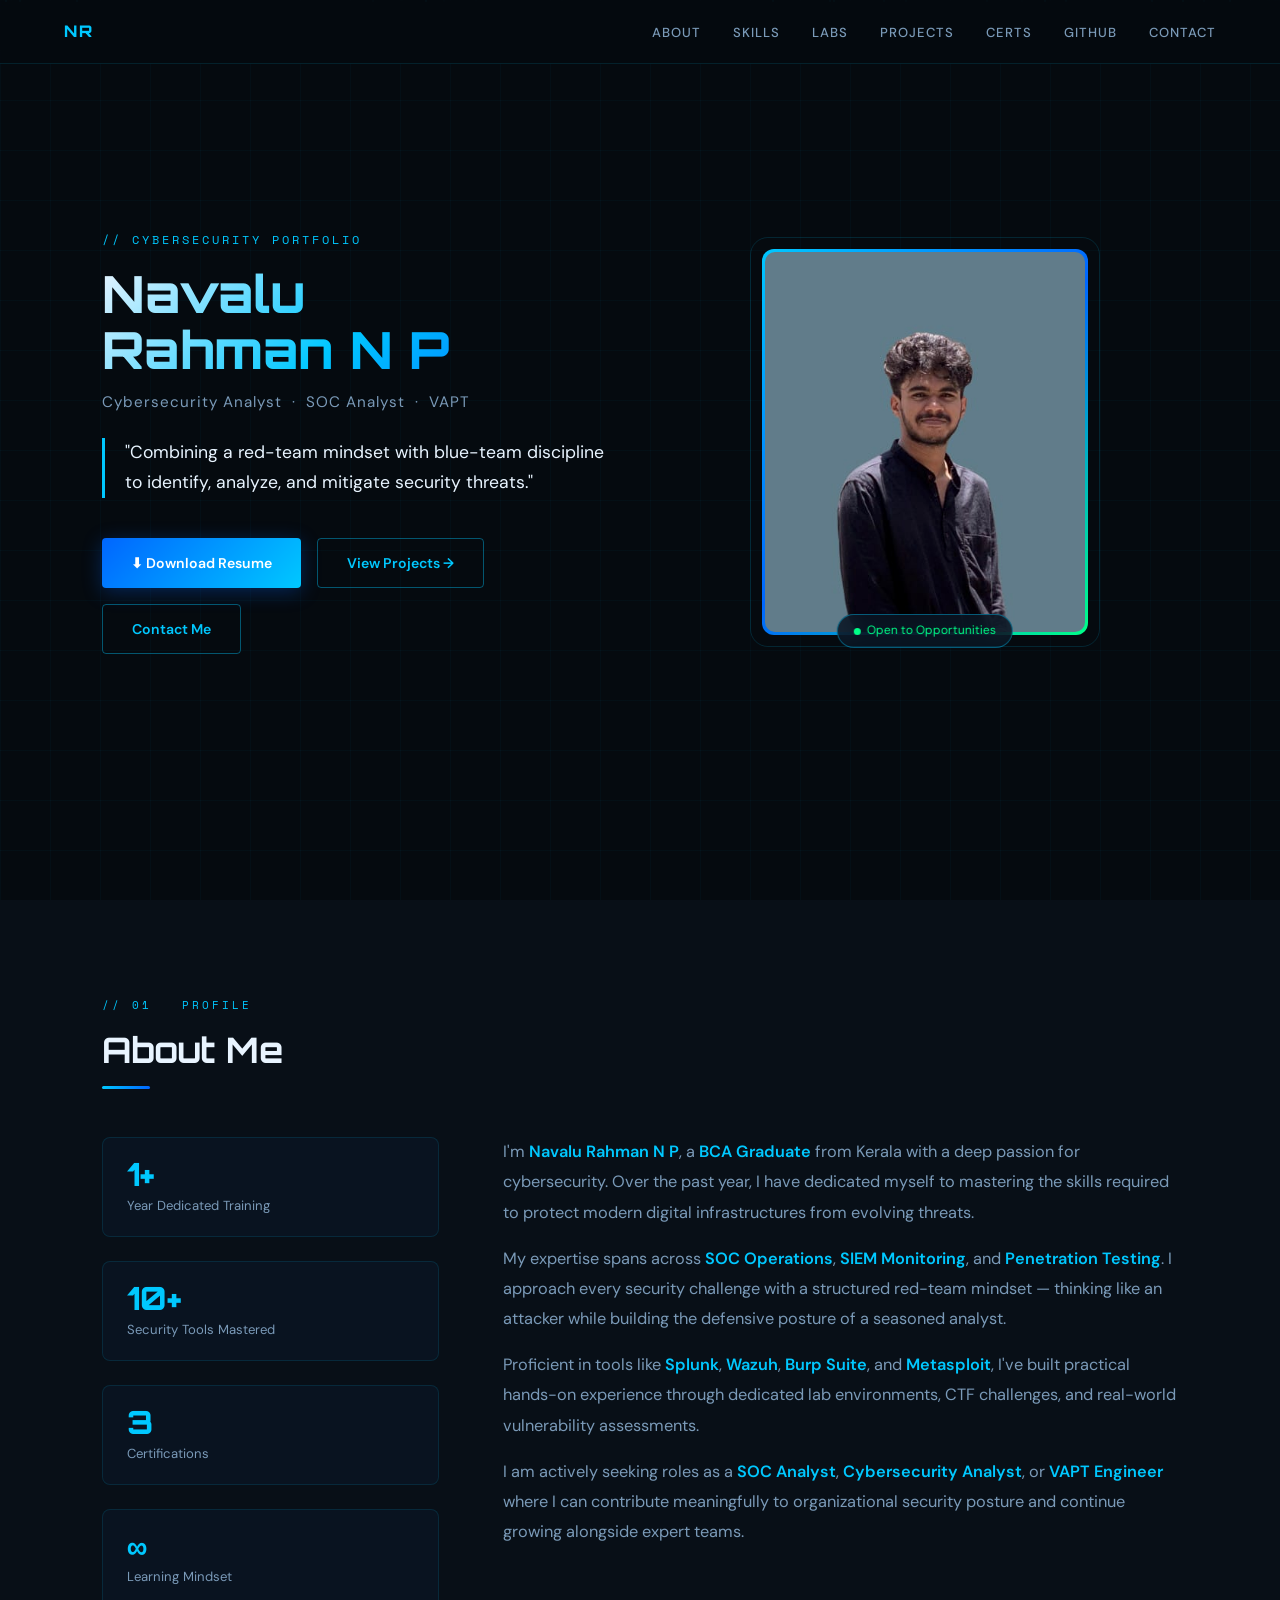
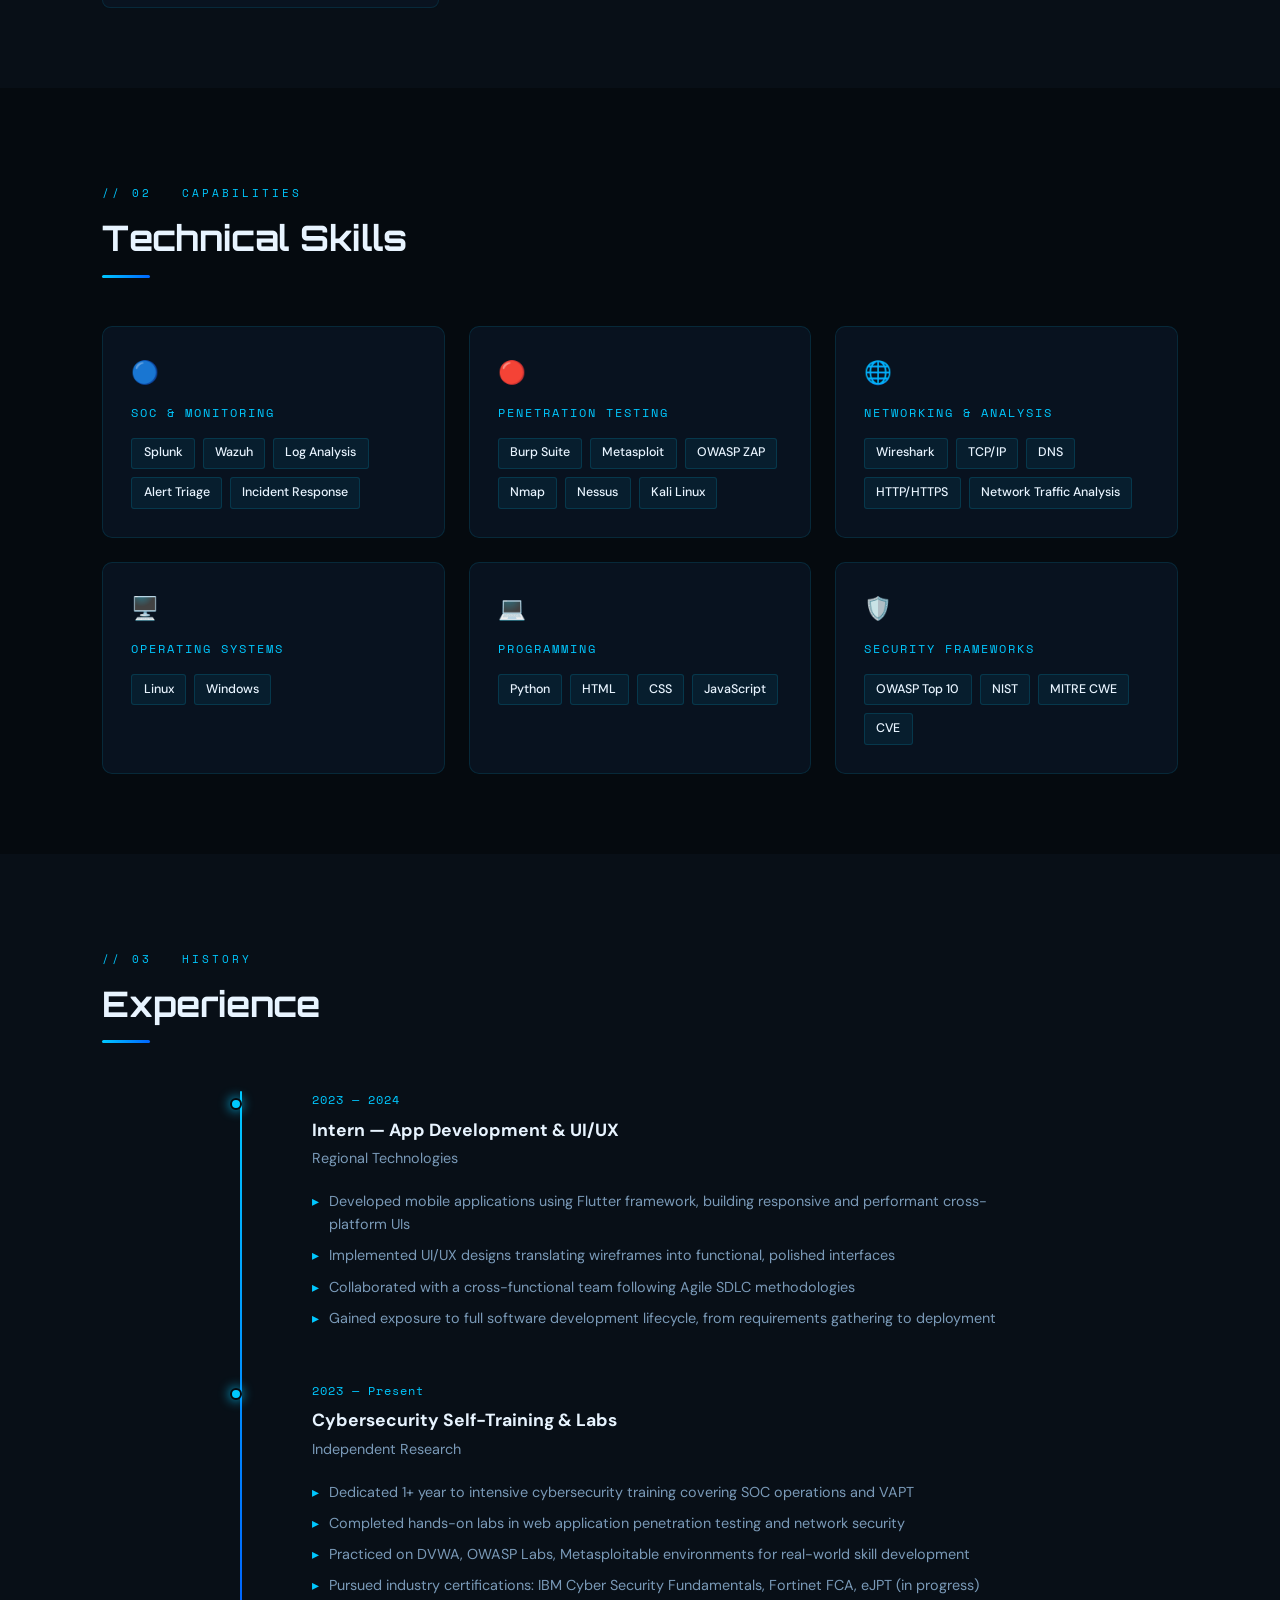
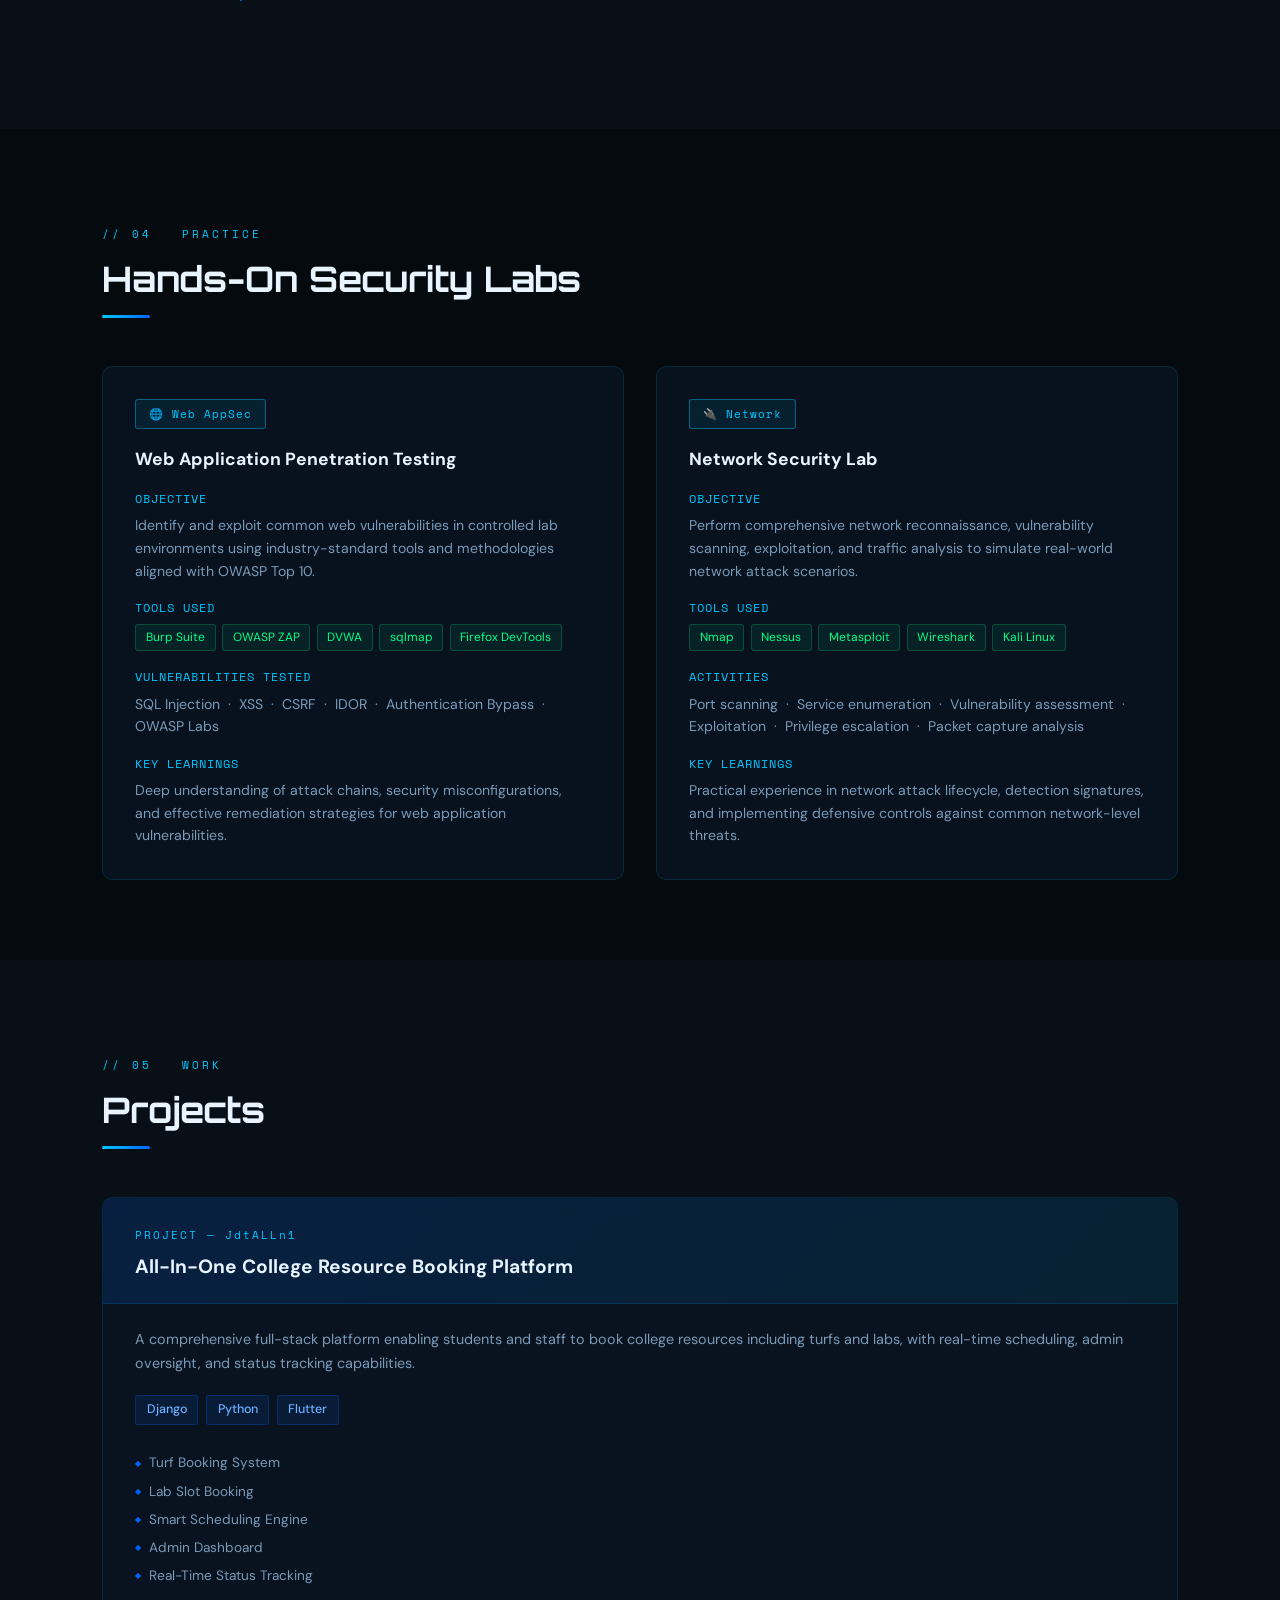
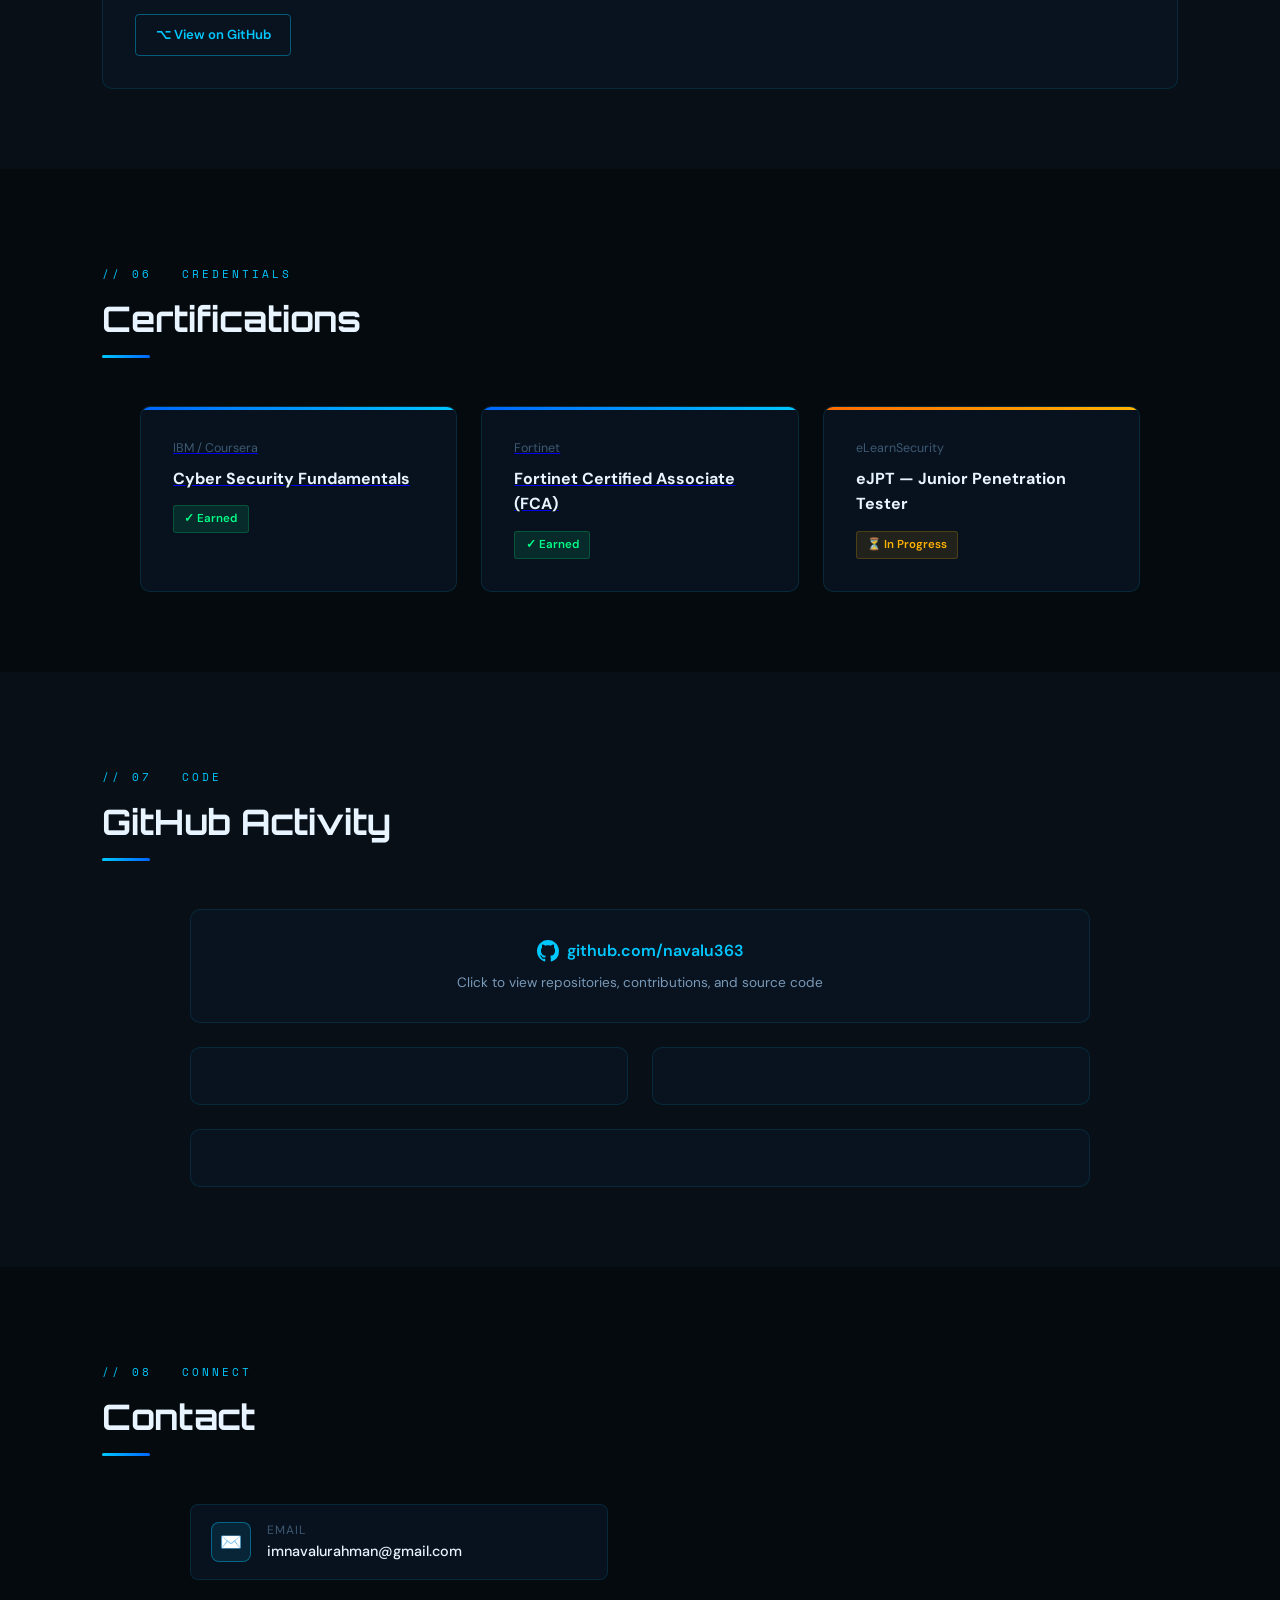
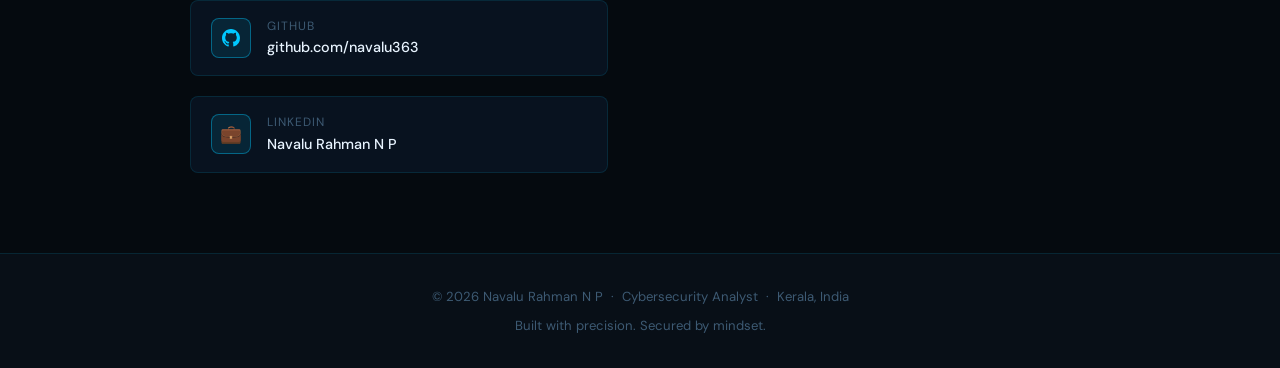
==== commit 0f8b22da: "Added favicon" ====
--- a/index.html
+++ b/index.html
@@ -11,6 +11,7 @@
 <meta property="og:type" content="website">
 <link rel="preconnect" href="https://fonts.googleapis.com">
 <link href="https://fonts.googleapis.com/css2?family=Space+Mono:wght@400;700&family=DM+Sans:wght@300;400;500;600;700&family=Orbitron:wght@400;600;800&display=swap" rel="stylesheet">
+<link rel="icon" href="favicon.ico">
 <link rel="stylesheet" href="styles.css">
 </head>
 <body>
